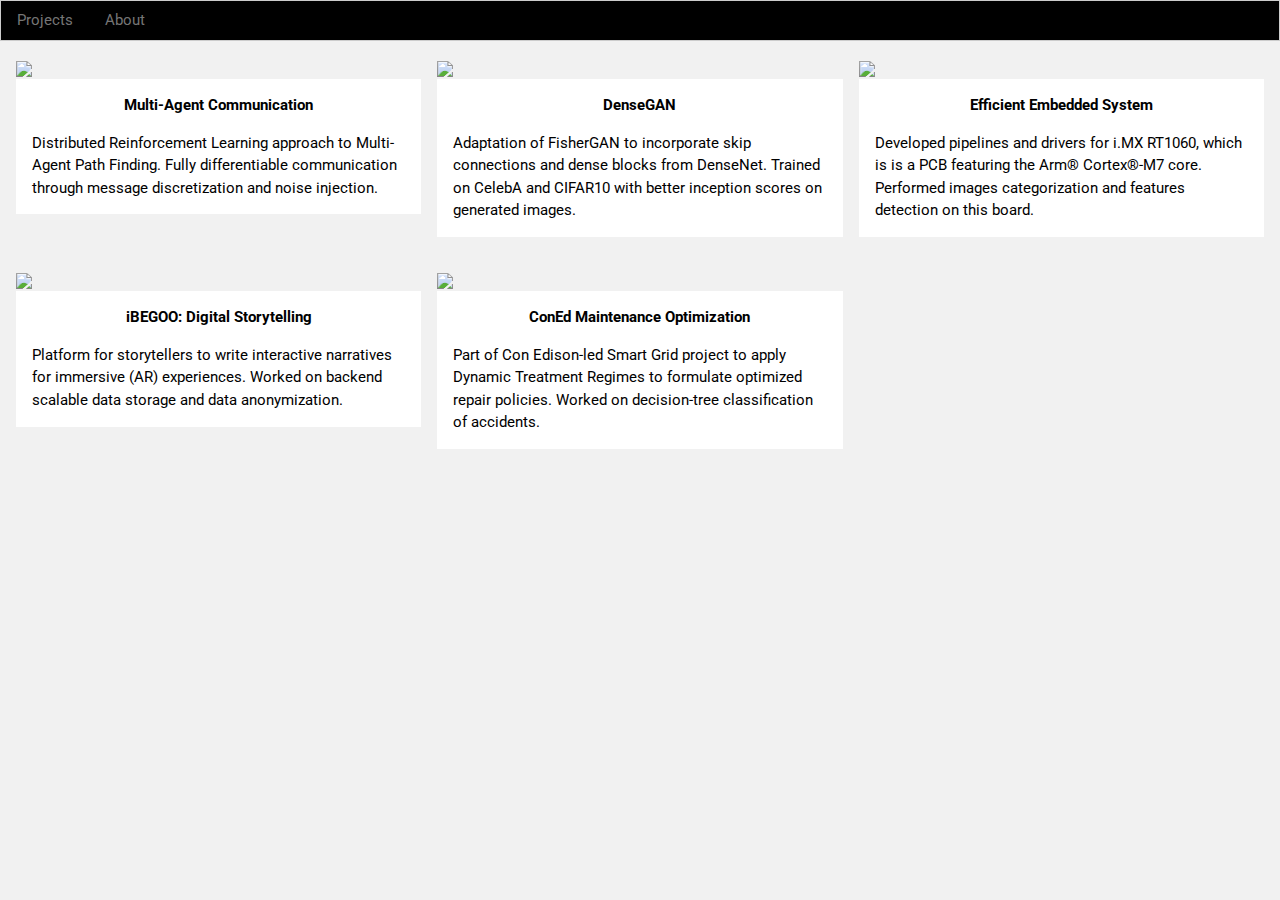
==== index.html @ f98602fc "new homepage; credits to ruohai ge" ====
<!DOCTYPE html>
<html>
  <meta charset="UTF-8">
  <meta name="viewport" content="width=device-width, initial-scale=1">
  <head>
    <title>Research Projects</title> 
  </head>

  <link rel="stylesheet" href="https://www.w3schools.com/w3css/4/w3.css">
  <link rel='stylesheet' href='https://fonts.googleapis.com/css?family=Roboto'>
  <link rel="stylesheet" href="https://cdnjs.cloudflare.com/ajax/libs/font-awesome/4.7.0/css/font-awesome.min.css">

  <style>
    html,body,h1,h2,h3,h4,h5,h6 {font-family: "Roboto", sans-serif}
    .row::after {
      content: "";
      clear: both;
      display: table;
    }

    [class*="col-"] {
      float: left;
      padding: 15px;
    }

    .col-1 {width: 8.33%;}
    .col-2 {width: 16.66%;}
    .col-3 {width: 25%;}
    .col-4 {width: 33.33%;}
    .col-5 {width: 41.66%;}
    .col-6 {width: 50%;}
    .col-7 {width: 58.33%;}
    .col-8 {width: 66.66%;}
    .col-9 {width: 75%;}
    .col-10 {width: 83.33%;}
    .col-11 {width: 91.66%;}
    .col-12 {width: 100%;}
  </style>
  <body class="w3-light-grey w3-content" style="max-width:1600px">
  <div class="w3-bar w3-border w3-black">
        <a href="/" class="w3-bar-item w3-button w3-hover-none w3-text-grey w3-hover-text-white">Projects</a>
        <a href="/About" class="w3-bar-item w3-button w3-hover-none w3-text-grey w3-hover-text-white">About</a>
   </div>

   <div class="w3-row-padding">
    <div class="w3-third w3-container w3-margin-bottom w3-margin-top">
      <img src="/Images/smart_robot.png" style="width:100%" class="w3-hover-opacity">
      <div class="w3-container w3-white">
        <p><b><center>Multi-Agent Communication</center></b></p>
        <p>Distributed Reinforcement Learning approach to Multi-Agent Path Finding. Fully differentiable communication through message
        discretization and noise injection.</p>
        <!--<p><b><center>(<a href="/Project/smart_robot">Read More</a>)</center></b></p> -->
      </div>
    </div>
    <div class="w3-third w3-container w3-margin-bottom w3-margin-top">
      <img src="/Images/AWS.png" style="width:100%" class="w3-hover-opacity">
      <div class="w3-container w3-white">
        <p><b><center>DenseGAN</center></b></p>
        <p>Adaptation of FisherGAN to incorporate skip connections and dense blocks from DenseNet. Trained on CelebA and CIFAR10 with better inception scores on generated images.</p>
      </div>
    </div>
    <div class="w3-third w3-container w3-margin-bottom w3-margin-top">
      <img src="/Images/MIMXRT.png" style="width:100%" class="w3-hover-opacity">
      <div class="w3-container w3-white">
        <p><b><center>Efficient Embedded System</center></b></p>
        <p>Developed pipelines and drivers for i.MX RT1060, which is is a PCB featuring the Arm® Cortex®-M7 core. Performed images categorization and features detection on this board.</p>
      </div>
    </div>
  </div>
  
  <div class="w3-row-padding">
    <div class="w3-third w3-container w3-margin-bottom w3-margin-top">
      <img src="/Images/giant_emoji.jpeg" style="width:100%" class="w3-hover-opacity">
      <div class="w3-container w3-white">
        <p><b><center>iBEGOO: Digital Storytelling</center></b></p>
        <p>Platform for storytellers to write interactive narratives for immersive (AR) experiences. Worked on backend
        scalable data storage and data anonymization.</p>
      </div>
    </div>
    <div class="w3-third w3-container w3-margin-bottom w3-margin-top">
      <img src="/Images/salamander.gif" style="width:100%" class="w3-hover-opacity">
      <div class="w3-container w3-white">
        <p><b><center>ConEd Maintenance Optimization</center></b></p>
        <p>Part of Con Edison-led Smart Grid project to apply Dynamic Treatment Regimes to formulate optimized repair policies. Worked on 
        decision-tree classification of accidents.</p>
      </div>
    </div>
  

  </body>
</html>
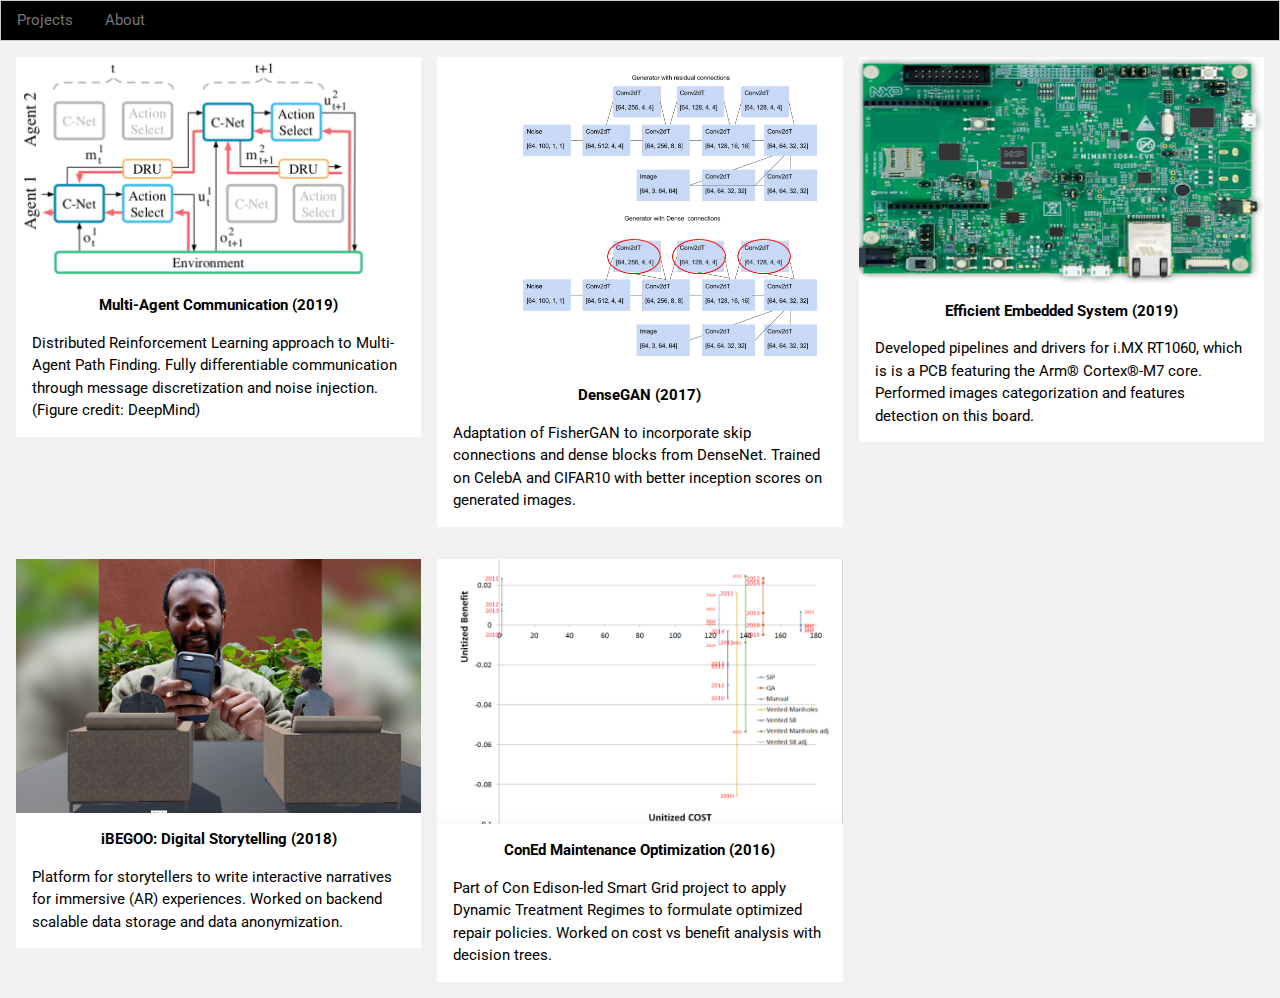
==== commit 3accbccc: "added images of main page" ====
--- a/index.html
+++ b/index.html
@@ -3,7 +3,7 @@
   <meta charset="UTF-8">
   <meta name="viewport" content="width=device-width, initial-scale=1">
   <head>
-    <title>Research Projects</title> 
+    <title>Renbot's Homepage</title> 
   </head>
 
   <link rel="stylesheet" href="https://www.w3schools.com/w3css/4/w3.css">
@@ -44,25 +44,26 @@
 
    <div class="w3-row-padding">
     <div class="w3-third w3-container w3-margin-bottom w3-margin-top">
-      <img src="/Images/smart_robot.png" style="width:100%" class="w3-hover-opacity">
+      <img src="/Images/DIAL.png" style="width:100%" class="w3-hover-opacity">
+
       <div class="w3-container w3-white">
-        <p><b><center>Multi-Agent Communication</center></b></p>
+        <p><b><center>Multi-Agent Communication (2019)</center></b></p>
         <p>Distributed Reinforcement Learning approach to Multi-Agent Path Finding. Fully differentiable communication through message
-        discretization and noise injection.</p>
+        discretization and noise injection. (Figure credit: DeepMind)</p>
         <!--<p><b><center>(<a href="/Project/smart_robot">Read More</a>)</center></b></p> -->
       </div>
     </div>
     <div class="w3-third w3-container w3-margin-bottom w3-margin-top">
-      <img src="/Images/AWS.png" style="width:100%" class="w3-hover-opacity">
+      <img src="/Images/DenseGAN.png" style="width:100%" class="w3-hover-opacity">
       <div class="w3-container w3-white">
-        <p><b><center>DenseGAN</center></b></p>
+        <p><b><center>DenseGAN (2017)</center></b></p>
         <p>Adaptation of FisherGAN to incorporate skip connections and dense blocks from DenseNet. Trained on CelebA and CIFAR10 with better inception scores on generated images.</p>
       </div>
     </div>
     <div class="w3-third w3-container w3-margin-bottom w3-margin-top">
       <img src="/Images/MIMXRT.png" style="width:100%" class="w3-hover-opacity">
       <div class="w3-container w3-white">
-        <p><b><center>Efficient Embedded System</center></b></p>
+        <p><b><center>Efficient Embedded System (2019)</center></b></p>
         <p>Developed pipelines and drivers for i.MX RT1060, which is is a PCB featuring the Arm® Cortex®-M7 core. Performed images categorization and features detection on this board.</p>
       </div>
     </div>
@@ -70,19 +71,18 @@
   
   <div class="w3-row-padding">
     <div class="w3-third w3-container w3-margin-bottom w3-margin-top">
-      <img src="/Images/giant_emoji.jpeg" style="width:100%" class="w3-hover-opacity">
+      <img src="/Images/Storytelling.png" style="width:100%" class="w3-hover-opacity">
       <div class="w3-container w3-white">
-        <p><b><center>iBEGOO: Digital Storytelling</center></b></p>
+        <p><b><center>iBEGOO: Digital Storytelling (2018)</center></b></p>
         <p>Platform for storytellers to write interactive narratives for immersive (AR) experiences. Worked on backend
         scalable data storage and data anonymization.</p>
       </div>
     </div>
     <div class="w3-third w3-container w3-margin-bottom w3-margin-top">
-      <img src="/Images/salamander.gif" style="width:100%" class="w3-hover-opacity">
+      <img src="/Images/Coned.png" style="width:100%" class="w3-hover-opacity">
       <div class="w3-container w3-white">
-        <p><b><center>ConEd Maintenance Optimization</center></b></p>
-        <p>Part of Con Edison-led Smart Grid project to apply Dynamic Treatment Regimes to formulate optimized repair policies. Worked on 
-        decision-tree classification of accidents.</p>
+        <p><b><center>ConEd Maintenance Optimization (2016)</center></b></p>
+        <p>Part of Con Edison-led Smart Grid project to apply Dynamic Treatment Regimes to formulate optimized repair policies. Worked on cost vs benefit analysis with decision trees.</p>
       </div>
     </div>
   
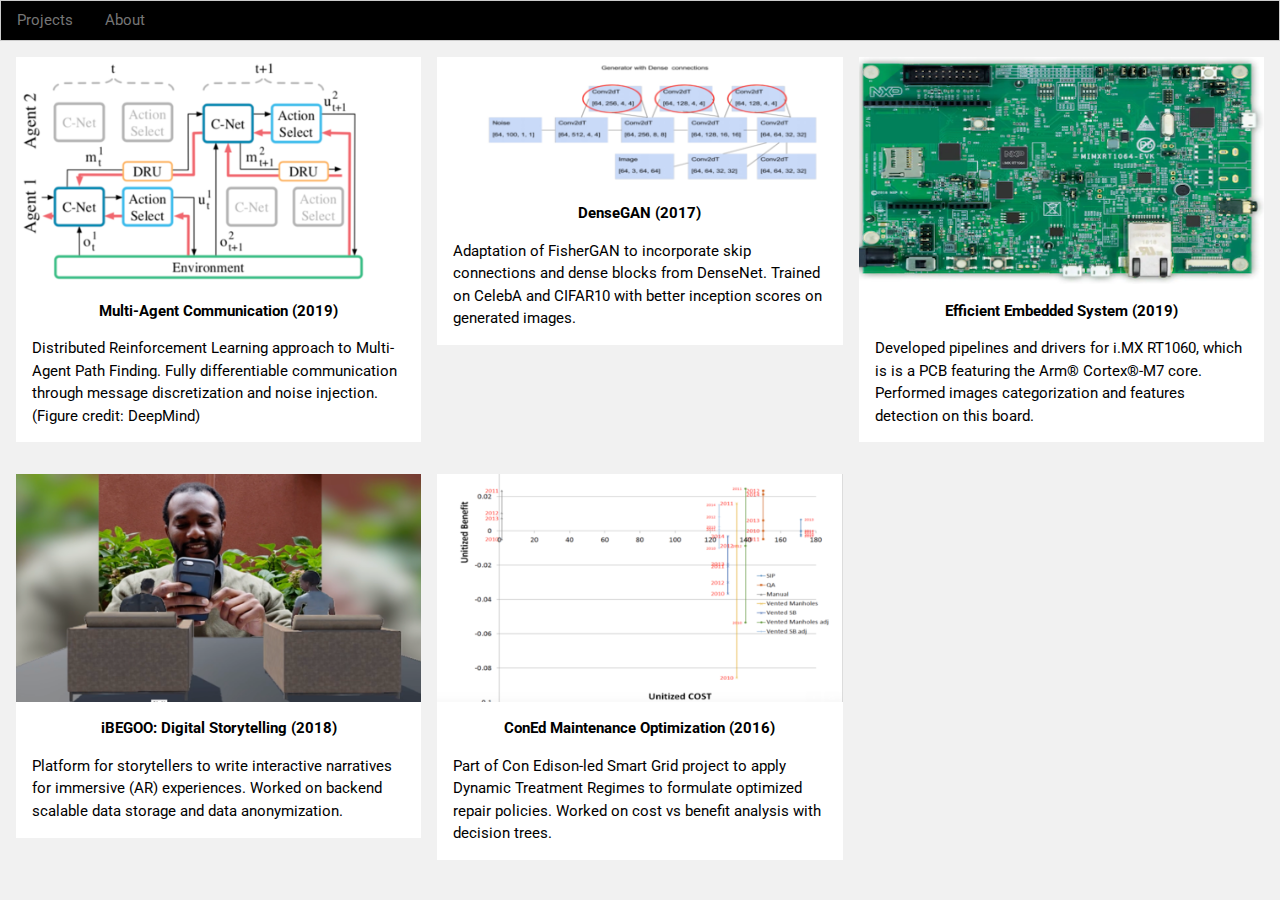
==== commit 589a0214: "resized images" ====
--- a/index.html
+++ b/index.html
@@ -49,7 +49,8 @@
       <div class="w3-container w3-white">
         <p><b><center>Multi-Agent Communication (2019)</center></b></p>
         <p>Distributed Reinforcement Learning approach to Multi-Agent Path Finding. Fully differentiable communication through message
-        discretization and noise injection. (Figure credit: DeepMind)</p>
+        discretization and noise injection. 
+        (Figure credit: DeepMind)</p>
         <!--<p><b><center>(<a href="/Project/smart_robot">Read More</a>)</center></b></p> -->
       </div>
     </div>
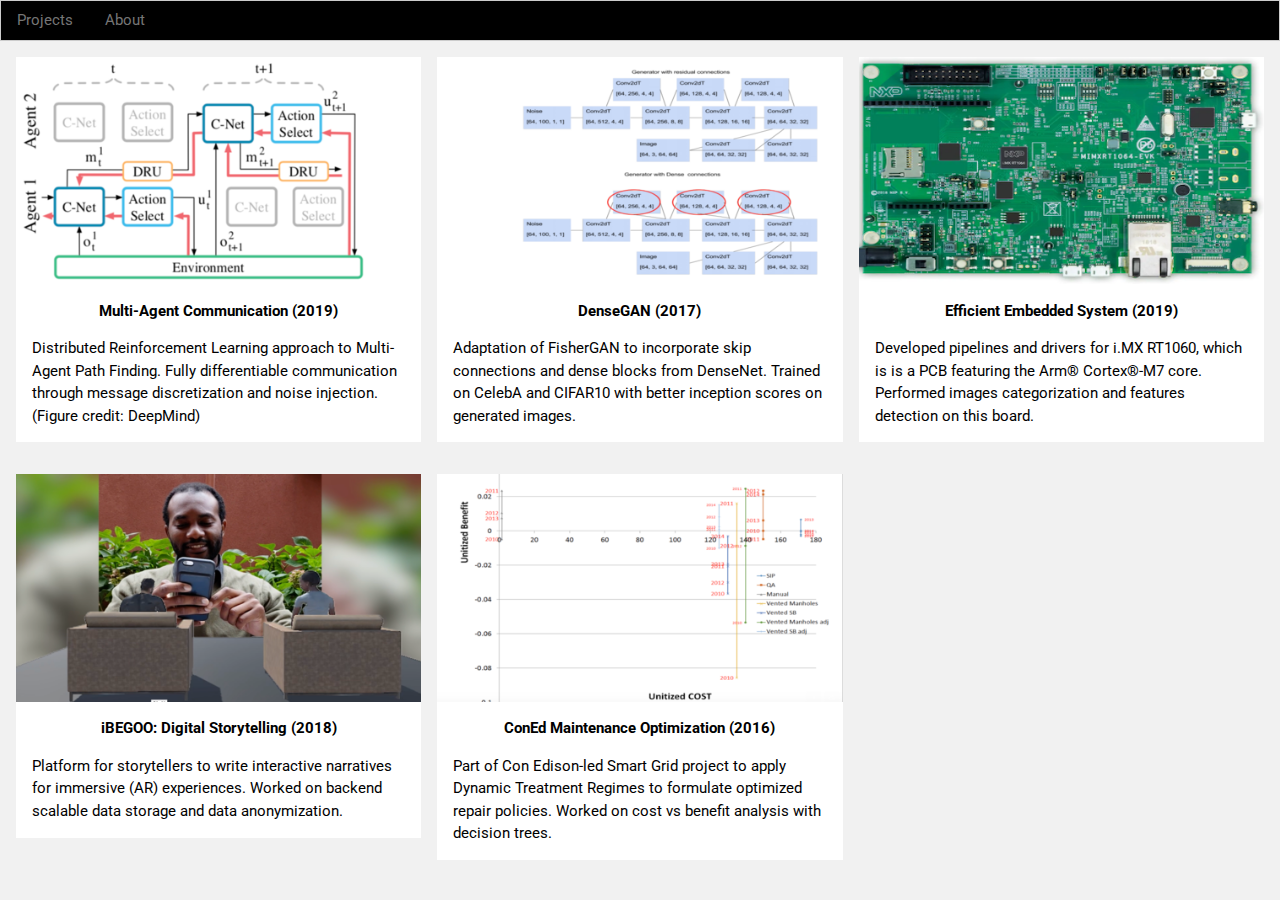
==== commit a7acbed5: "updated about me" ====
--- a/index.html
+++ b/index.html
@@ -51,7 +51,7 @@
         <p>Distributed Reinforcement Learning approach to Multi-Agent Path Finding. Fully differentiable communication through message
         discretization and noise injection. 
         (Figure credit: DeepMind)</p>
-        <!--<p><b><center>(<a href="/Project/smart_robot">Read More</a>)</center></b></p> -->
+        <!--<p><b><center>(<a href="/Project/smart_robot">Read More</a>)</center></b></p><-->
       </div>
     </div>
     <div class="w3-third w3-container w3-margin-bottom w3-margin-top">
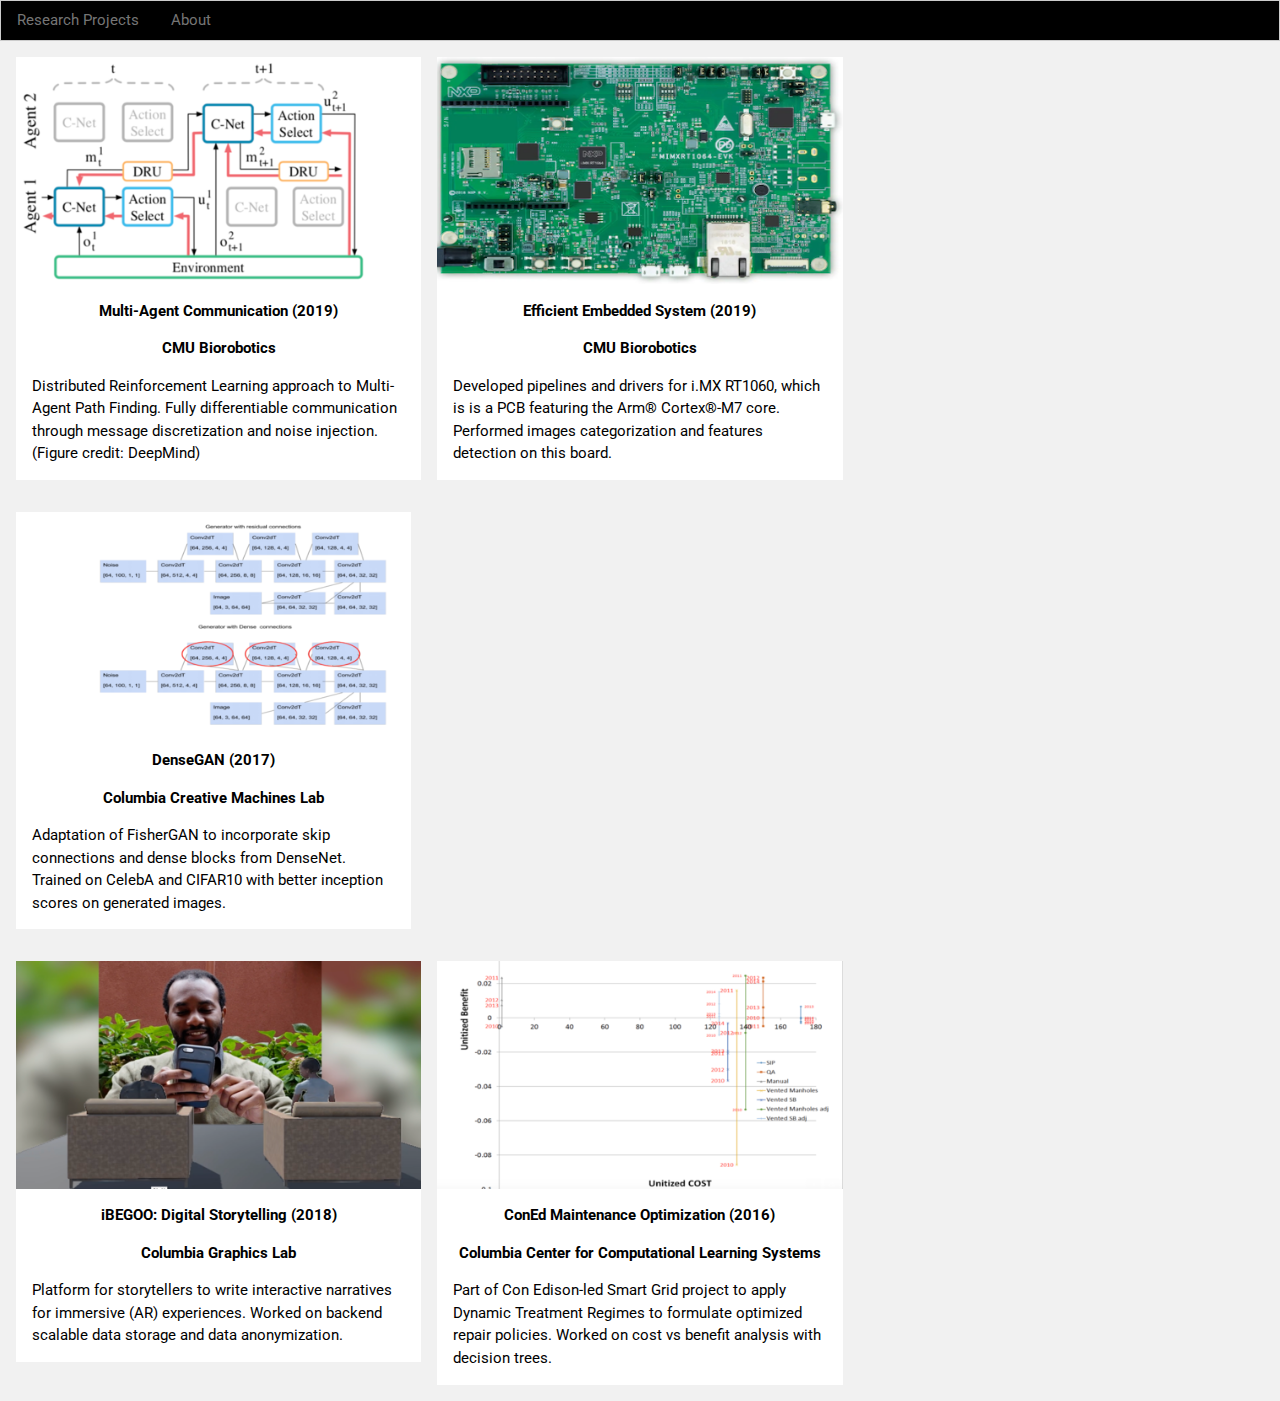
==== commit 4122f121: "added locations" ====
--- a/index.html
+++ b/index.html
@@ -38,7 +38,7 @@
   </style>
   <body class="w3-light-grey w3-content" style="max-width:1600px">
   <div class="w3-bar w3-border w3-black">
-        <a href="/" class="w3-bar-item w3-button w3-hover-none w3-text-grey w3-hover-text-white">Projects</a>
+        <a href="/" class="w3-bar-item w3-button w3-hover-none w3-text-grey w3-hover-text-white">Research Projects</a>
         <a href="/About" class="w3-bar-item w3-button w3-hover-none w3-text-grey w3-hover-text-white">About</a>
    </div>
 
@@ -48,33 +48,41 @@
 
       <div class="w3-container w3-white">
         <p><b><center>Multi-Agent Communication (2019)</center></b></p>
+        <p><b><center> CMU Biorobotics </center></b></p>
+
         <p>Distributed Reinforcement Learning approach to Multi-Agent Path Finding. Fully differentiable communication through message
         discretization and noise injection. 
         (Figure credit: DeepMind)</p>
         <!--<p><b><center>(<a href="/Project/smart_robot">Read More</a>)</center></b></p><-->
       </div>
     </div>
+
+    <div class="w3-third w3-container w3-margin-bottom w3-margin-top">
+      <img src="/Images/MIMXRT.png" style="width:100%" class="w3-hover-opacity">
+      <div class="w3-container w3-white">
+        <p><b><center>Efficient Embedded System (2019)</center></b></p>
+        <p><b><center> CMU Biorobotics </center></b></p>
+        <p>Developed pipelines and drivers for i.MX RT1060, which is is a PCB featuring the Arm® Cortex®-M7 core. Performed images categorization and features detection on this board.</p>
+      </div>
+    </div>
+  </div>
+
     <div class="w3-third w3-container w3-margin-bottom w3-margin-top">
       <img src="/Images/DenseGAN.png" style="width:100%" class="w3-hover-opacity">
       <div class="w3-container w3-white">
         <p><b><center>DenseGAN (2017)</center></b></p>
+        <p><b><center> Columbia Creative Machines Lab  </center></b></p>
         <p>Adaptation of FisherGAN to incorporate skip connections and dense blocks from DenseNet. Trained on CelebA and CIFAR10 with better inception scores on generated images.</p>
       </div>
     </div>
-    <div class="w3-third w3-container w3-margin-bottom w3-margin-top">
-      <img src="/Images/MIMXRT.png" style="width:100%" class="w3-hover-opacity">
-      <div class="w3-container w3-white">
-        <p><b><center>Efficient Embedded System (2019)</center></b></p>
-        <p>Developed pipelines and drivers for i.MX RT1060, which is is a PCB featuring the Arm® Cortex®-M7 core. Performed images categorization and features detection on this board.</p>
-      </div>
-    </div>
-  </div>
+
   
   <div class="w3-row-padding">
     <div class="w3-third w3-container w3-margin-bottom w3-margin-top">
       <img src="/Images/Storytelling.png" style="width:100%" class="w3-hover-opacity">
       <div class="w3-container w3-white">
         <p><b><center>iBEGOO: Digital Storytelling (2018)</center></b></p>
+        <p><b><center>Columbia Graphics Lab </center></b></b>
         <p>Platform for storytellers to write interactive narratives for immersive (AR) experiences. Worked on backend
         scalable data storage and data anonymization.</p>
       </div>
@@ -83,6 +91,7 @@
       <img src="/Images/Coned.png" style="width:100%" class="w3-hover-opacity">
       <div class="w3-container w3-white">
         <p><b><center>ConEd Maintenance Optimization (2016)</center></b></p>
+        <p><b><center>Columbia Center for Computational Learning Systems  </center></b></b>
         <p>Part of Con Edison-led Smart Grid project to apply Dynamic Treatment Regimes to formulate optimized repair policies. Worked on cost vs benefit analysis with decision trees.</p>
       </div>
     </div>
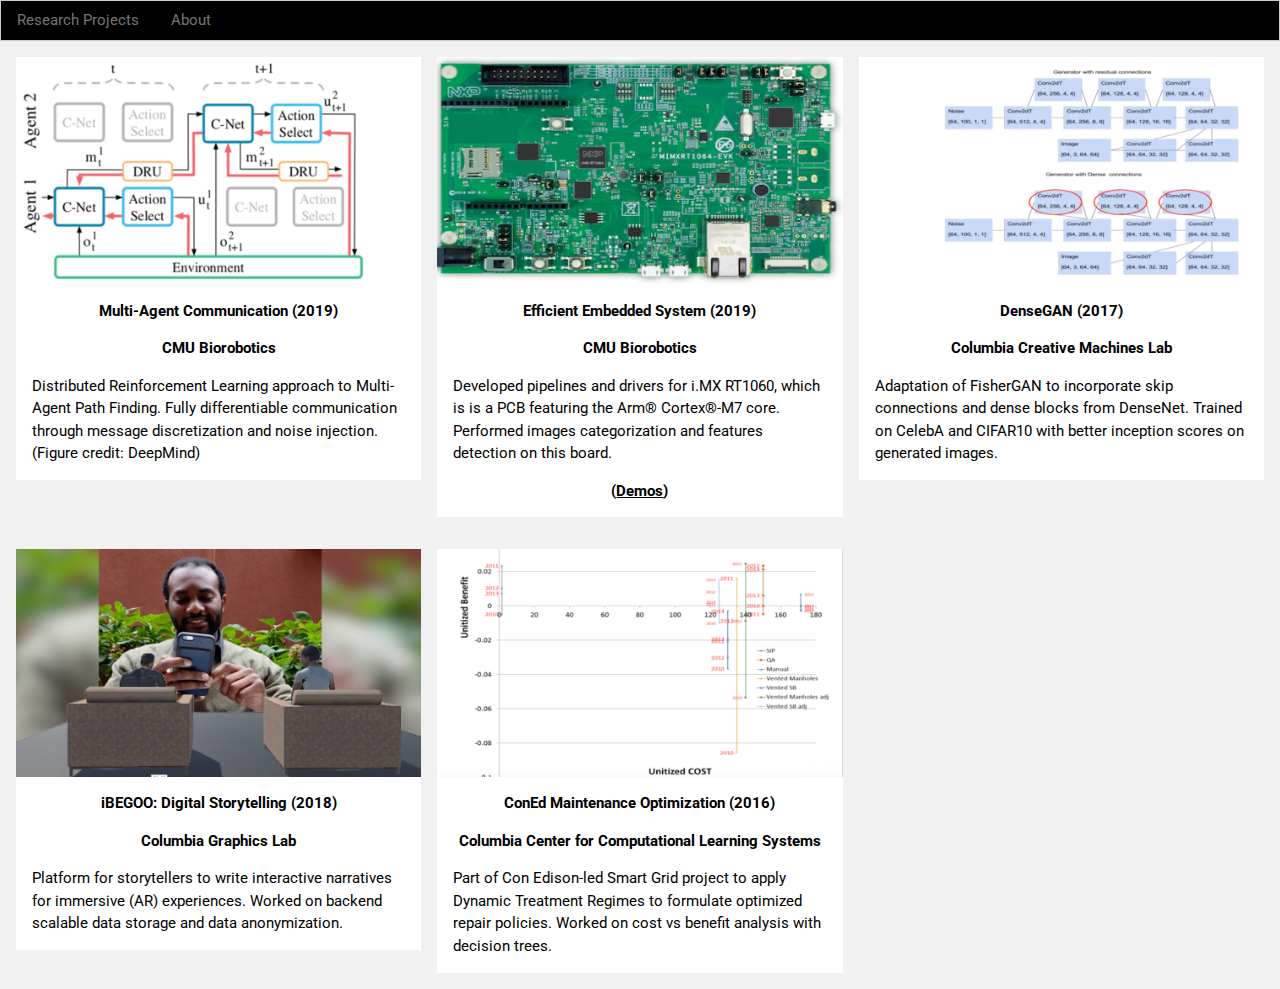
==== commit 3b02d97c: "added embedded project: credit - ruohai Ge" ====
--- a/index.html
+++ b/index.html
@@ -63,9 +63,11 @@
         <p><b><center>Efficient Embedded System (2019)</center></b></p>
         <p><b><center> CMU Biorobotics </center></b></p>
         <p>Developed pipelines and drivers for i.MX RT1060, which is is a PCB featuring the Arm® Cortex®-M7 core. Performed images categorization and features detection on this board.</p>
+        <p><b><center>(<a href="/Project/MIMXRT">Demos</a>)</center></b></p>
+
       </div>
     </div>
-  </div>
+
 
     <div class="w3-third w3-container w3-margin-bottom w3-margin-top">
       <img src="/Images/DenseGAN.png" style="width:100%" class="w3-hover-opacity">
@@ -75,7 +77,7 @@
         <p>Adaptation of FisherGAN to incorporate skip connections and dense blocks from DenseNet. Trained on CelebA and CIFAR10 with better inception scores on generated images.</p>
       </div>
     </div>
-
+  </div>
   
   <div class="w3-row-padding">
     <div class="w3-third w3-container w3-margin-bottom w3-margin-top">
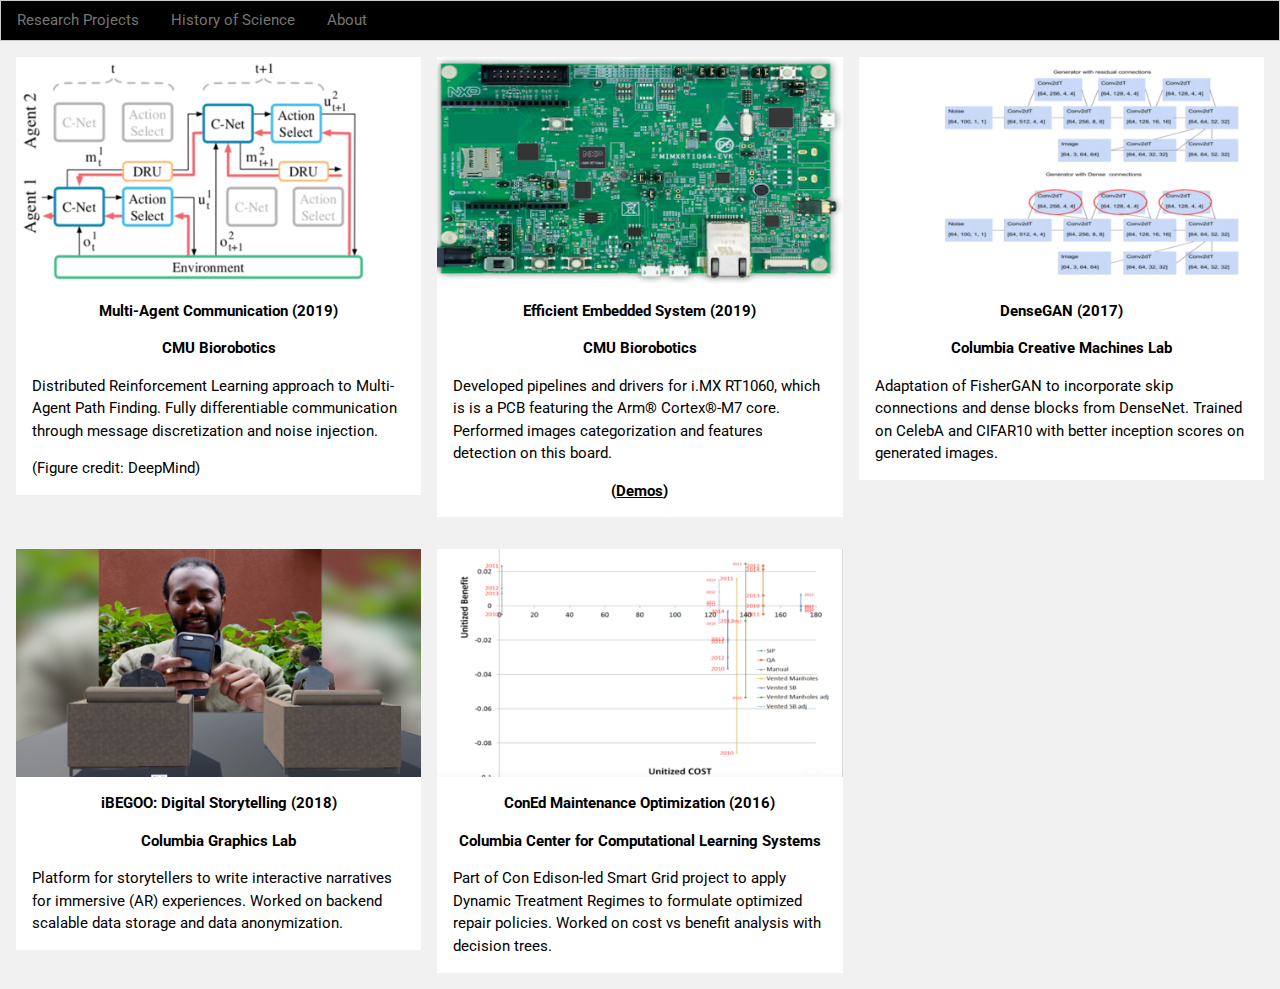
==== commit a968dfa9: "added hos seminars" ====
--- a/index.html
+++ b/index.html
@@ -1,4 +1,5 @@
 <!DOCTYPE html>
+<!-- Credit: Ruohai Ge -->
 <html>
   <meta charset="UTF-8">
   <meta name="viewport" content="width=device-width, initial-scale=1">
@@ -39,6 +40,7 @@
   <body class="w3-light-grey w3-content" style="max-width:1600px">
   <div class="w3-bar w3-border w3-black">
         <a href="/" class="w3-bar-item w3-button w3-hover-none w3-text-grey w3-hover-text-white">Research Projects</a>
+        <a href="/Seminars" class="w3-bar-item w3-button w3-hover-none w3-text-grey w3-hover-text-white">History of Science</a>
         <a href="/About" class="w3-bar-item w3-button w3-hover-none w3-text-grey w3-hover-text-white">About</a>
    </div>
 
@@ -51,8 +53,8 @@
         <p><b><center> CMU Biorobotics </center></b></p>
 
         <p>Distributed Reinforcement Learning approach to Multi-Agent Path Finding. Fully differentiable communication through message
-        discretization and noise injection. 
-        (Figure credit: DeepMind)</p>
+        discretization and noise injection. </p>
+        <p>(Figure credit: DeepMind)</p>
         <!--<p><b><center>(<a href="/Project/smart_robot">Read More</a>)</center></b></p><-->
       </div>
     </div>
@@ -63,7 +65,7 @@
         <p><b><center>Efficient Embedded System (2019)</center></b></p>
         <p><b><center> CMU Biorobotics </center></b></p>
         <p>Developed pipelines and drivers for i.MX RT1060, which is is a PCB featuring the Arm® Cortex®-M7 core. Performed images categorization and features detection on this board.</p>
-        <p><b><center>(<a href="/Project/MIMXRT">Demos</a>)</center></b></p>
+        <p><b><center>(<a href="/Projects/MIMXRT">Demos</a>)</center></b></p>
 
       </div>
     </div>
